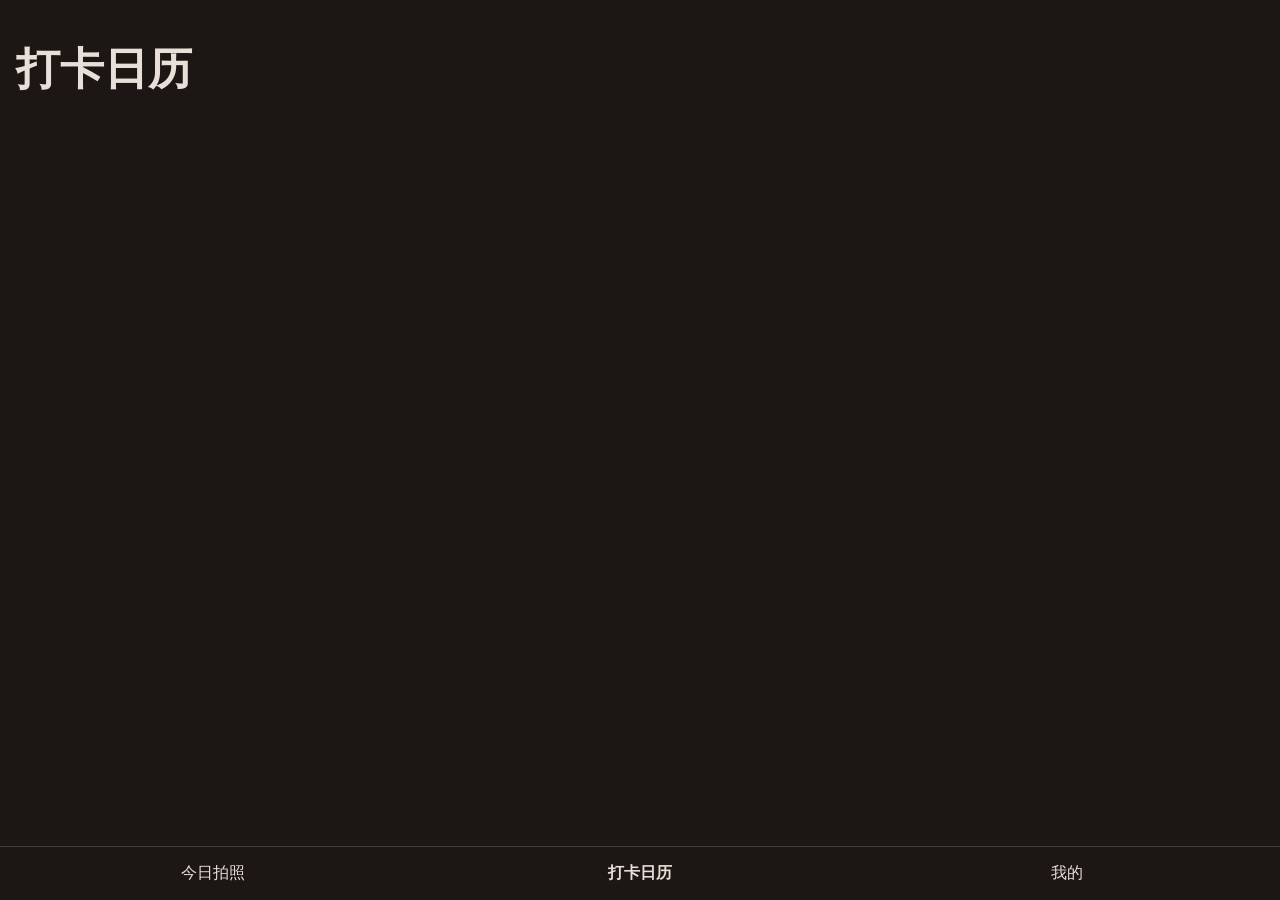
==== calendar.html @ 0a83c1bc "1" ====
<!DOCTYPE html>
<html lang="zh-CN">
<head>
    <meta charset="UTF-8">
    <meta name="viewport" content="width=device-width, initial-scale=1.0, maximum-scale=1.0, user-scalable=no">
    <title>打卡日历</title>
    <link rel="stylesheet" href="calendar.css">
</head>
<body>
    <h2>打卡日历</h2>
    <p class="slogan" id="sloganText"></p>
    <div class="calendar-wrap" id="calendarBox">
        <!-- 日历格子由JS生成 -->
    </div>

    <!-- 底部导航 -->
    <div class="tab-bar">
        <div class="tab-item" onclick="location.href='home.html'">今日拍照</div>
        <div class="tab-item tab-active">打卡日历</div>
        <div class="tab-item" onclick="location.href='index.html?edit'">我的</div>
    </div>

<script src="db.js"></script>
<script src="calendar.js"></script>
</body>
</html>
---- calendar.css ----
*{margin:0;padding:0;box-sizing:border-box;font-family: system-ui;}
body{
    background: #1c1614;
    color:#e8e0d8;
    min-height:100vh;
    padding:40px 16px 80px;
}
h2{font-size:44px;margin-bottom:8px;}
.slogan{color:#e8e0d870;margin-bottom:30px;}
.calendar-wrap{
    display:grid;
    grid-template-columns: repeat(7,1fr);
    gap:6px;
}
.day-cell{
    aspect-ratio:1;
    border:1px solid #e8e0d820;
    display:flex;
    align-items:center;
    justify-content:center;
    font-size:15px;
}
.day-cell.has-img{
    background-size:cover;
    background-position:center;
}
/* 底部导航栏 */
.tab-bar{
    position:fixed;
    left:0;
    bottom:0;
    width:100%;
    display:flex;
    border-top:1px solid #e8e0d830;
    background:#1c1614;
}
.tab-item{
    flex:1;
    text-align:center;
    padding:16px 0;
}
.tab-active{font-weight:bold;}
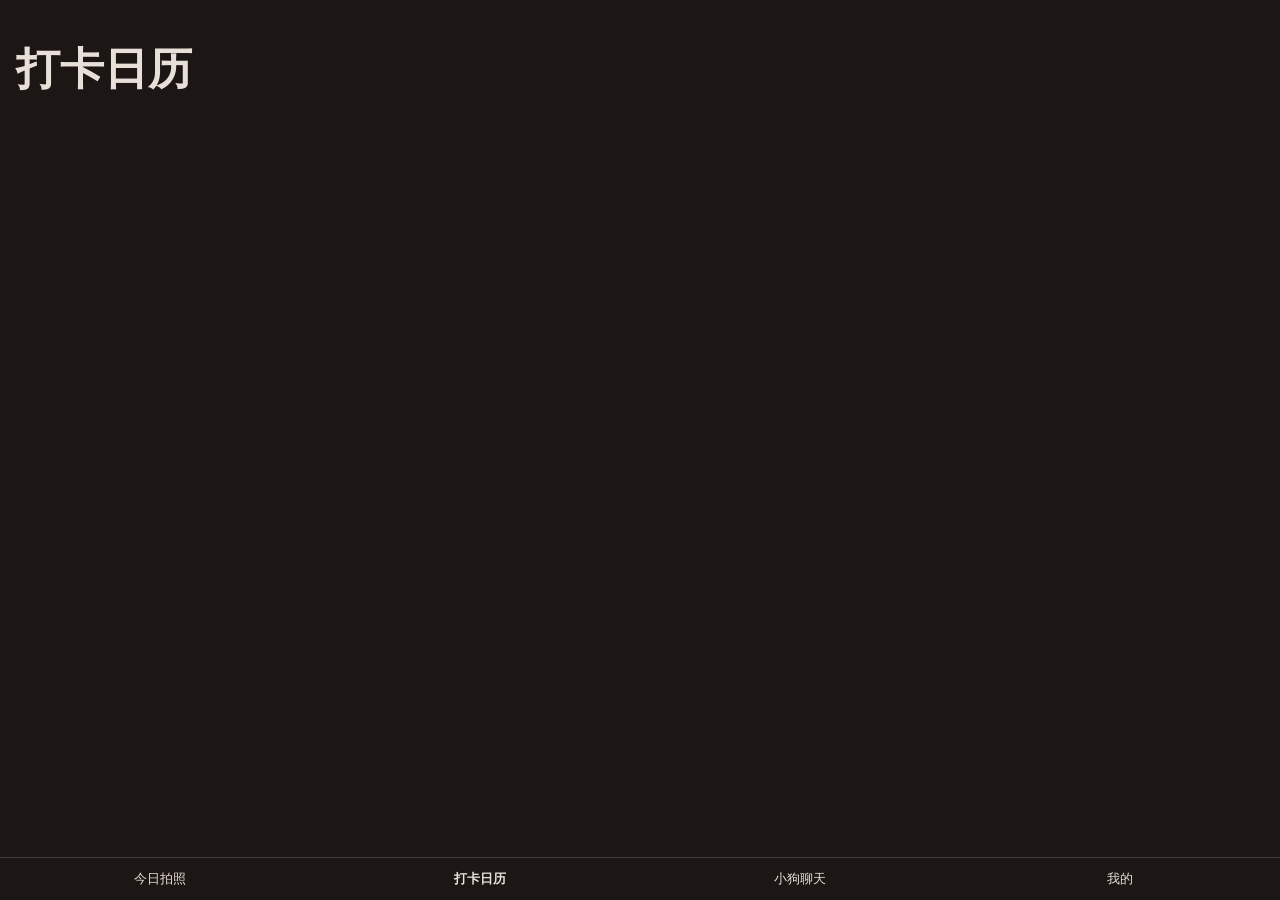
==== commit 63af16e9: "更新" ====
--- a/calendar.html
+++ b/calendar.html
@@ -17,6 +17,7 @@
     <div class="tab-bar">
         <div class="tab-item" onclick="location.href='home.html'">今日拍照</div>
         <div class="tab-item tab-active">打卡日历</div>
+        <div class="tab-item" onclick="location.href='chat.html'">小狗聊天</div>
         <div class="tab-item" onclick="location.href='index.html?edit'">我的</div>
     </div>
 
--- a/calendar.css
+++ b/calendar.css
@@ -19,10 +19,126 @@
     align-items:center;
     justify-content:center;
     font-size:15px;
+    position:relative;
+    overflow:hidden;
+    border-radius:3px;
 }
 .day-cell.has-img{
     background-size:cover;
     background-position:center;
+    color:#fff;
+    text-shadow:0 1px 2px rgba(0,0,0,.6);
+}
+.day-cell.has-video{
+    background:linear-gradient(135deg,#2d2522,#4a2f1e);
+    color:#fff;
+}
+.play-icon{
+    position:absolute;
+    width:28px;height:28px;
+    border-radius:50%;
+    background:rgba(255,255,255,.92);
+    box-shadow:0 2px 6px rgba(0,0,0,.4);
+}
+.play-icon::after{
+    content:"";
+    position:absolute;
+    left:10px;top:7px;
+    width:0;height:0;
+    border-left:12px solid #1c1614;
+    border-top:7px solid transparent;
+    border-bottom:7px solid transparent;
+}
+.cell-badge{
+    position:absolute;
+    right:4px;bottom:4px;
+    background:rgba(217,107,62,.95);
+    color:#000;
+    font-size:11px;font-weight:bold;
+    padding:2px 6px;border-radius:999px;
+    box-shadow:0 1px 3px rgba(0,0,0,.4);
+}
+
+/* 预览弹窗 */
+.preview-mask{
+    position:fixed;inset:0;
+    background:rgba(0,0,0,.88);
+    z-index:100;
+    display:flex;align-items:center;justify-content:center;
+    padding:20px;
+}
+.preview-box{
+    position:relative;
+    max-width:100%;max-height:100%;
+    width:min(680px, 100%);
+    background:#000;
+    border-radius:8px;
+    overflow:hidden;
+    display:flex;flex-direction:column;align-items:center;
+}
+.preview-stage{
+    width:100%;
+    max-height:78vh;
+    display:flex;align-items:center;justify-content:center;
+    background:#000;
+    overflow:hidden;
+}
+.preview-box img, .preview-box video{
+    max-width:100%;
+    max-height:78vh;
+    display:block;
+}
+.preview-close{
+    position:absolute;
+    top:8px;right:8px;
+    z-index:2;
+    width:36px;height:36px;border-radius:50%;
+    background:rgba(0,0,0,.5);
+    color:#fff;
+    border:none;
+    font-size:24px;line-height:36px;
+    cursor:pointer;
+}
+.preview-nav{
+    position:absolute;
+    top:50%;transform:translateY(-50%);
+    width:40px;height:40px;border-radius:50%;
+    background:rgba(0,0,0,.55);
+    color:#fff;
+    border:none;
+    font-size:26px;line-height:40px;
+    cursor:pointer;z-index:2;
+}
+.preview-nav:hover{background:rgba(217,107,62,.85);}
+.preview-strip{
+    width:100%;
+    display:flex;
+    gap:6px;
+    padding:8px;
+    overflow-x:auto;
+    background:#111;
+    max-height:18vh;
+}
+.preview-strip::-webkit-scrollbar{height:4px;}
+.preview-strip::-webkit-scrollbar-thumb{background:#ffffff33;border-radius:999px;}
+.strip-item{
+    flex:0 0 58px;height:58px;
+    border-radius:4px;
+    border:2px solid transparent;
+    background-size:cover;background-position:center;
+    cursor:pointer;
+    position:relative;
+    flex-shrink:0;
+    background:#2d2522;
+}
+.strip-item.active{border-color:#d96b3e;}
+.strip-video{background:linear-gradient(135deg,#2d2522,#4a2f1e);display:flex;align-items:center;justify-content:center;}
+.strip-play{
+    width:0;height:0;
+    border-left:12px solid #fff;
+    border-top:7px solid transparent;
+    border-bottom:7px solid transparent;
+    margin-left:4px;
 }
 /* 底部导航栏 */
 .tab-bar{
@@ -37,6 +153,7 @@
 .tab-item{
     flex:1;
     text-align:center;
-    padding:16px 0;
+    padding:12px 0;
+    font-size:13px;
 }
 .tab-active{font-weight:bold;}
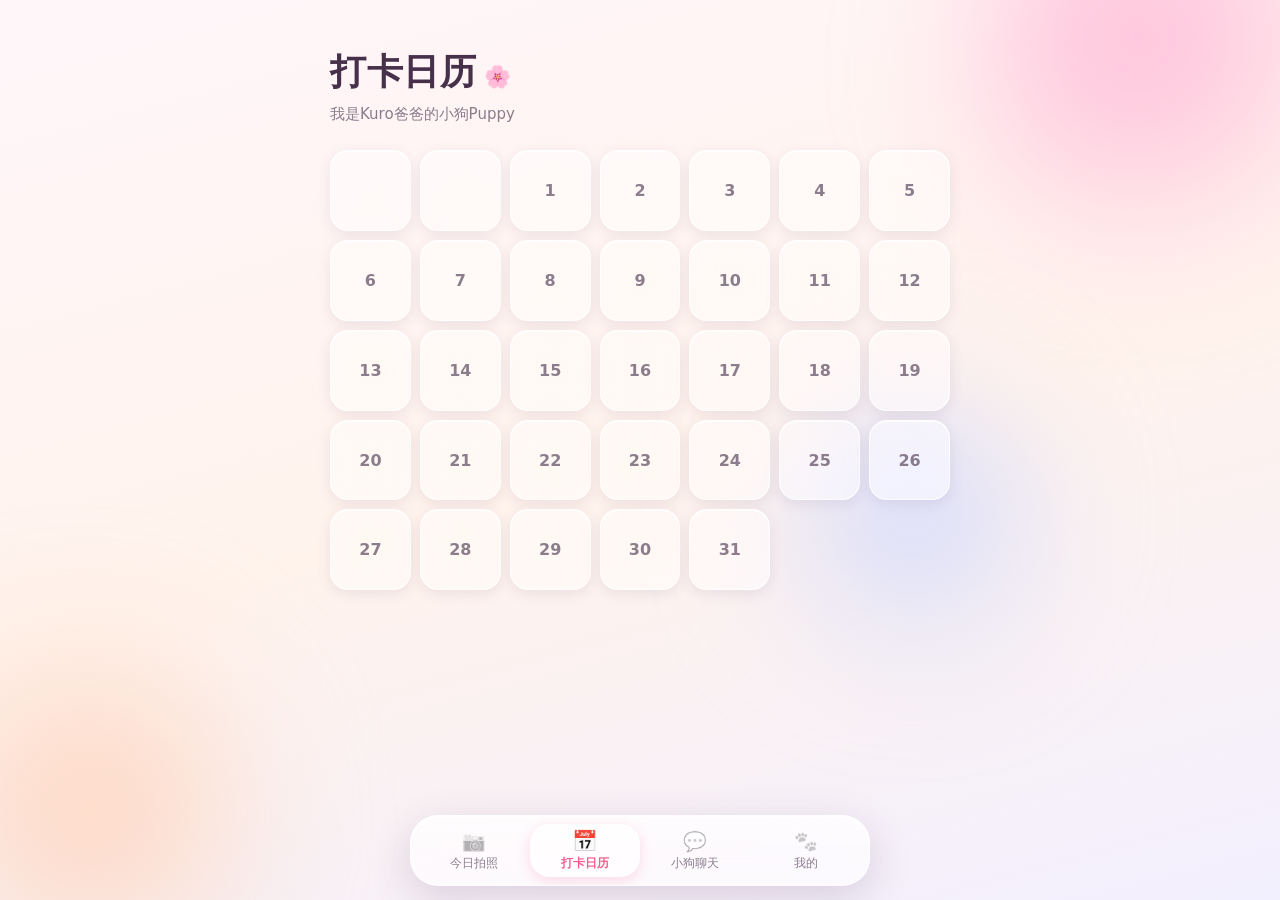
==== commit 886d2f60: "更新" ====
--- a/calendar.html
+++ b/calendar.html
@@ -4,6 +4,7 @@
     <meta charset="UTF-8">
     <meta name="viewport" content="width=device-width, initial-scale=1.0, maximum-scale=1.0, user-scalable=no">
     <title>打卡日历</title>
+    <link rel="stylesheet" href="theme.css">
     <link rel="stylesheet" href="calendar.css">
 </head>
 <body>
@@ -15,10 +16,10 @@
 
     <!-- 底部导航 -->
     <div class="tab-bar">
-        <div class="tab-item" onclick="location.href='home.html'">今日拍照</div>
-        <div class="tab-item tab-active">打卡日历</div>
-        <div class="tab-item" onclick="location.href='chat.html'">小狗聊天</div>
-        <div class="tab-item" onclick="location.href='index.html?edit'">我的</div>
+        <div class="tab-item" data-icon="📷" onclick="location.href='home.html'">今日拍照</div>
+        <div class="tab-item tab-active" data-icon="📅">打卡日历</div>
+        <div class="tab-item" data-icon="💬" onclick="location.href='chat.html'">小狗聊天</div>
+        <div class="tab-item" data-icon="🐾" onclick="location.href='index.html?edit'">我的</div>
     </div>
 
 <script src="db.js"></script>
--- a/theme.css
+++ b/theme.css
@@ -0,0 +1,237 @@
+/* ============================================================
+   主题 v2：液态玻璃 · 苹果风（Liquid Glass）
+   共享设计变量 + 玻璃材质 + 底部导航 + 自适应容器
+   四个页面均先引入本文件，再引入各自页面样式
+   ============================================================ */
+
+:root{
+    /* 墨色：深梅紫，玻璃上更清晰的对比 */
+    --ink:#46304a;
+    --ink-soft:rgba(70,48,74,.62);
+    --ink-faint:rgba(70,48,74,.42);
+
+    /* 主色：樱粉→蜜桃 */
+    --primary:#ff8fb3;
+    --primary-deep:#f45f8e;
+    --peach:#ffb28c;
+    --lavender:#c3b5f5;
+
+    /* 液态玻璃材质 */
+    --glass-bg:rgba(255,255,255,.52);
+    --glass-bg-strong:rgba(255,255,255,.68);
+    --glass-brd:rgba(255,255,255,.78);
+    --glass-shadow:0 8px 32px rgba(93,63,106,.12);
+    --glass-inset:inset 0 1px 0 rgba(255,255,255,.9);
+    --glass-blur:blur(24px) saturate(170%);
+    --glass-blur-strong:blur(32px) saturate(180%);
+
+    --line:rgba(255,143,179,.28);
+    --shadow-soft:0 4px 14px rgba(93,63,106,.10);
+}
+
+*{
+    margin:0;padding:0;box-sizing:border-box;
+    font-family:-apple-system,BlinkMacSystemFont,"SF Pro Text","SF Pro Display",
+        "PingFang SC","HarmonyOS Sans SC","Microsoft YaHei",system-ui,sans-serif;
+    -webkit-tap-highlight-color:transparent;
+}
+
+body{
+    color:var(--ink);
+    min-height:100vh;
+    min-height:100dvh;
+    background:linear-gradient(165deg,#fff6fa 0%,#fff3ec 52%,#f2effe 100%) fixed;
+    -webkit-font-smoothing:antialiased;
+    overflow-x:hidden;
+}
+
+/* —— 动态背景光斑：玻璃质感的灵魂，玻璃元素模糊的就是它们 —— */
+html::before, body::before, body::after{
+    content:"";
+    position:fixed;
+    border-radius:50%;
+    pointer-events:none;
+    z-index:0;
+    filter:blur(64px);
+}
+html::before{
+    width:440px;height:440px;top:-140px;right:-120px;
+    background:radial-gradient(circle at 40% 40%, #ffb6d5, transparent 66%);
+    animation:blobFloat 18s ease-in-out infinite alternate;
+}
+body::before{
+    width:400px;height:400px;bottom:-130px;left:-130px;
+    background:radial-gradient(circle at 55% 45%, #ffd2b8, transparent 66%);
+    animation:blobFloat 24s ease-in-out -8s infinite alternate-reverse;
+}
+body::after{
+    width:340px;height:340px;top:38%;left:58%;
+    background:radial-gradient(circle at 50% 50%, #c9d4ff, transparent 66%);
+    animation:blobFloat 28s ease-in-out -14s infinite alternate;
+}
+@keyframes blobFloat{
+    from{transform:translate(0,0) scale(1);}
+    to{transform:translate(-44px,34px) scale(1.16);}
+}
+
+/* —— 自适应：内容列居中（全屏层除外），并抬到光斑之上 —— */
+body > div:not(.tab-bar):not(.camera-box):not(.poster-box):not(.batch-modal):not(.export-modal):not(.preview-mask),
+body > h1, body > h2, body > p, body > label, body > input, body > button, body > form{
+    position:relative;
+    z-index:1;
+    max-width:620px;
+    margin-left:auto;
+    margin-right:auto;
+}
+/* input/button 默认 inline-block，margin:auto 不居中；转 block 后才能在列内居中 */
+body > input, body > button{
+    display:block;
+}
+
+/* —— 状态小标签：玻璃胶囊 —— */
+.tag{
+    display:inline-flex;align-items:center;gap:6px;
+    background:var(--glass-bg);
+    backdrop-filter:var(--glass-blur);
+    -webkit-backdrop-filter:var(--glass-blur);
+    border:1px solid var(--glass-brd);
+    color:var(--primary-deep);
+    padding:8px 18px;width:fit-content;
+    border-radius:999px;
+    font-size:14px;font-weight:600;
+    box-shadow:var(--glass-shadow), var(--glass-inset);
+}
+
+/* —— 主按钮：粉桃渐变 + 顶部高光（玻璃光泽感） —— */
+.btn-orange{
+    width:100%;
+    position:relative;overflow:hidden;
+    background:linear-gradient(135deg,var(--primary) 0%,var(--peach) 100%);
+    color:#fff;
+    font-weight:700;
+    font-size:clamp(17px, 4.4vw, 19px);
+    letter-spacing:2px;
+    border:none;
+    padding:clamp(15px, 4.2vw, 18px);
+    border-radius:22px;
+    cursor:pointer;
+    box-shadow:0 12px 28px rgba(244,95,142,.35),
+               inset 0 1px 1px rgba(255,255,255,.65),
+               inset 0 -1px 2px rgba(255,255,255,.2);
+    transition:transform .15s ease, box-shadow .15s ease;
+}
+.btn-orange::after{
+    content:"";
+    position:absolute;inset:0;
+    background:linear-gradient(180deg,rgba(255,255,255,.38),rgba(255,255,255,0) 52%);
+    pointer-events:none;
+}
+.btn-orange:active{transform:scale(.97);}
+
+/* —— 次按钮：真正的液态玻璃 —— */
+.btn-secondary{
+    width:100%;
+    margin-top:14px;
+    background:var(--glass-bg);
+    backdrop-filter:var(--glass-blur);
+    -webkit-backdrop-filter:var(--glass-blur);
+    color:var(--primary-deep);
+    font-weight:600;
+    font-size:clamp(15px, 4vw, 16px);
+    border:1px solid var(--glass-brd);
+    padding:clamp(14px, 4vw, 16px);
+    border-radius:20px;
+    cursor:pointer;
+    box-shadow:var(--glass-shadow), var(--glass-inset);
+    transition:transform .15s ease, background .2s ease;
+}
+.btn-secondary:active{transform:scale(.98);background:rgba(255,255,255,.68);}
+
+/* —— 幽灵按钮（数据管理页用） —— */
+.btn-ghost{
+    width:100%;
+    margin-top:8px;
+    background:var(--glass-bg);
+    backdrop-filter:var(--glass-blur);
+    -webkit-backdrop-filter:var(--glass-blur);
+    color:var(--primary-deep);
+    font-weight:600;
+    font-size:clamp(15px, 4vw, 16px);
+    border:1px solid var(--glass-brd);
+    padding:clamp(14px, 4vw, 16px);
+    border-radius:20px;
+    cursor:pointer;
+    box-shadow:var(--glass-shadow), var(--glass-inset);
+    transition:transform .15s ease;
+}
+.btn-ghost:active{transform:scale(.98);}
+
+/* —— 底部导航：液态玻璃悬浮胶囊 —— */
+.tab-bar{
+    position:fixed;
+    left:50%;transform:translateX(-50%);
+    bottom:calc(14px + env(safe-area-inset-bottom, 0px));
+    width:min(460px, calc(100% - 28px));
+    display:flex;
+    background:var(--glass-bg-strong);
+    backdrop-filter:var(--glass-blur-strong);
+    -webkit-backdrop-filter:var(--glass-blur-strong);
+    border:1px solid var(--glass-brd);
+    border-radius:28px;
+    box-shadow:0 12px 40px rgba(93,63,106,.18), var(--glass-inset);
+    padding:8px;
+    z-index:50;
+    overflow:hidden;
+}
+/* 顶部流光 */
+.tab-bar::before{
+    content:"";
+    position:absolute;inset:0;
+    background:linear-gradient(180deg,rgba(255,255,255,.5),rgba(255,255,255,0) 46%);
+    pointer-events:none;
+}
+.tab-item{
+    flex:1;
+    position:relative;
+    text-align:center;
+    font-size:12px;
+    color:var(--ink-soft);
+    cursor:pointer;
+    border-radius:20px;
+    padding:6px 0 5px;
+    transition:background .25s ease, color .25s ease;
+    user-select:none;
+}
+.tab-item::before{
+    content:attr(data-icon);
+    display:block;
+    font-size:19px;
+    margin-bottom:2px;
+    filter:grayscale(1);
+    opacity:.55;
+    transition:filter .25s ease, opacity .25s ease, transform .25s ease;
+}
+.tab-item:active{background:rgba(255,143,179,.10);}
+.tab-active{
+    color:var(--primary-deep);
+    font-weight:700;
+    background:rgba(255,255,255,.6);
+    box-shadow:0 4px 14px rgba(244,95,142,.22), inset 0 1px 0 rgba(255,255,255,.95);
+}
+.tab-active::before{filter:none;opacity:1;transform:translateY(-1px) scale(1.08);}
+
+/* —— 通用弹窗遮罩：深色玻璃 —— */
+.mask-dim{
+    position:fixed;inset:0;
+    background:rgba(70,48,74,.38);
+    backdrop-filter:blur(10px) saturate(140%);
+    -webkit-backdrop-filter:blur(10px) saturate(140%);
+    z-index:200;
+    display:flex;align-items:center;justify-content:center;
+    padding:18px;
+}
+
+/* —— 减弱动态效果偏好 —— */
+@media (prefers-reduced-motion:reduce){
+    *,*::before,*::after{animation:none !important;transition:none !important;}
+}
--- a/calendar.css
+++ b/calendar.css
@@ -1,86 +1,116 @@
-*{margin:0;padding:0;box-sizing:border-box;font-family: system-ui;}
+/* ===== 打卡日历页（依赖 theme.css · 液态玻璃） ===== */
+
 body{
-    background: #1c1614;
-    color:#e8e0d8;
-    min-height:100vh;
-    padding:40px 16px 80px;
+    padding:clamp(36px, 6vh, 48px) clamp(14px, 4vw, 20px) 140px;
 }
-h2{font-size:44px;margin-bottom:8px;}
-.slogan{color:#e8e0d870;margin-bottom:30px;}
+
+h2{
+    font-size:clamp(28px, 7vw, 36px);
+    font-weight:800;
+    margin-bottom:8px;
+    letter-spacing:.5px;
+}
+h2::after{content:"🌸";font-size:.6em;margin-left:8px;}
+.slogan{
+    color:var(--ink-soft);
+    font-size:clamp(14px, 3.8vw, 15px);
+    margin-bottom:clamp(18px, 4vh, 26px);
+}
+
 .calendar-wrap{
     display:grid;
-    grid-template-columns: repeat(7,1fr);
-    gap:6px;
+    grid-template-columns:repeat(7,1fr);
+    gap:clamp(5px, 1.6vw, 9px);
 }
 .day-cell{
     aspect-ratio:1;
-    border:1px solid #e8e0d820;
+    background:var(--glass-bg);
+    backdrop-filter:blur(14px) saturate(150%);
+    -webkit-backdrop-filter:blur(14px) saturate(150%);
+    border:1px solid var(--glass-brd);
     display:flex;
     align-items:center;
     justify-content:center;
-    font-size:15px;
+    font-size:clamp(13px, 3.4vw, 16px);
+    font-weight:600;
+    color:var(--ink-soft);
     position:relative;
     overflow:hidden;
-    border-radius:3px;
+    border-radius:clamp(12px, 3.6vw, 18px);
+    box-shadow:var(--glass-inset), var(--shadow-soft);
+    transition:transform .15s ease;
 }
+.day-cell:active{transform:scale(.93);}
+
 .day-cell.has-img{
     background-size:cover;
     background-position:center;
     color:#fff;
-    text-shadow:0 1px 2px rgba(0,0,0,.6);
+    text-shadow:0 1px 3px rgba(0,0,0,.55);
+    border-color:transparent;
+    box-shadow:0 6px 18px rgba(93,63,106,.18);
 }
 .day-cell.has-video{
-    background:linear-gradient(135deg,#2d2522,#4a2f1e);
-    color:#fff;
+    background:linear-gradient(135deg,#ffd3e0,#ffe4d1);
+    color:#a4506b;
+    border-color:transparent;
+    box-shadow:0 6px 18px rgba(244,95,142,.22), inset 0 1px 0 rgba(255,255,255,.8);
 }
 .play-icon{
     position:absolute;
-    width:28px;height:28px;
+    width:clamp(24px, 7vw, 32px);
+    height:clamp(24px, 7vw, 32px);
     border-radius:50%;
     background:rgba(255,255,255,.92);
-    box-shadow:0 2px 6px rgba(0,0,0,.4);
+    box-shadow:0 2px 10px rgba(164,80,107,.4);
 }
 .play-icon::after{
     content:"";
     position:absolute;
-    left:10px;top:7px;
+    left:38%;top:27%;
     width:0;height:0;
-    border-left:12px solid #1c1614;
-    border-top:7px solid transparent;
-    border-bottom:7px solid transparent;
+    border-left:.55em solid #f45f8e;
+    border-top:.32em solid transparent;
+    border-bottom:.32em solid transparent;
+    font-size:clamp(20px, 6vw, 28px);
 }
 .cell-badge{
     position:absolute;
     right:4px;bottom:4px;
-    background:rgba(217,107,62,.95);
-    color:#000;
-    font-size:11px;font-weight:bold;
-    padding:2px 6px;border-radius:999px;
-    box-shadow:0 1px 3px rgba(0,0,0,.4);
+    background:linear-gradient(135deg,var(--primary),var(--peach));
+    color:#fff;
+    font-size:11px;font-weight:700;
+    padding:2px 7px;border-radius:999px;
+    box-shadow:0 2px 8px rgba(244,95,142,.45);
 }
 
-/* 预览弹窗 */
+/* ===== 预览弹窗：暗玻璃 ===== */
 .preview-mask{
     position:fixed;inset:0;
-    background:rgba(0,0,0,.88);
+    background:rgba(22,16,15,.72);
+    backdrop-filter:blur(22px) saturate(150%);
+    -webkit-backdrop-filter:blur(22px) saturate(150%);
     z-index:100;
     display:flex;align-items:center;justify-content:center;
-    padding:20px;
+    padding:clamp(14px, 4vw, 24px);
 }
 .preview-box{
     position:relative;
     max-width:100%;max-height:100%;
     width:min(680px, 100%);
-    background:#000;
-    border-radius:8px;
+    background:rgba(38,26,30,.55);
+    backdrop-filter:blur(30px) saturate(160%);
+    -webkit-backdrop-filter:blur(30px) saturate(160%);
+    border:1px solid rgba(255,255,255,.14);
+    border-radius:30px;
     overflow:hidden;
     display:flex;flex-direction:column;align-items:center;
+    box-shadow:0 28px 80px rgba(0,0,0,.5), inset 0 1px 0 rgba(255,255,255,.14);
 }
 .preview-stage{
     width:100%;
     max-height:78vh;
     display:flex;align-items:center;justify-content:center;
-    background:#000;
     overflow:hidden;
 }
 .preview-box img, .preview-box video{
@@ -90,70 +120,66 @@
 }
 .preview-close{
     position:absolute;
-    top:8px;right:8px;
+    top:12px;right:12px;
     z-index:2;
-    width:36px;height:36px;border-radius:50%;
-    background:rgba(0,0,0,.5);
+    width:40px;height:40px;border-radius:50%;
+    background:rgba(255,255,255,.16);
     color:#fff;
-    border:none;
-    font-size:24px;line-height:36px;
+    border:1px solid rgba(255,255,255,.24);
+    font-size:24px;line-height:38px;
     cursor:pointer;
+    backdrop-filter:blur(16px) saturate(150%);
+    -webkit-backdrop-filter:blur(16px) saturate(150%);
+    box-shadow:inset 0 1px 0 rgba(255,255,255,.25);
 }
 .preview-nav{
     position:absolute;
     top:50%;transform:translateY(-50%);
-    width:40px;height:40px;border-radius:50%;
-    background:rgba(0,0,0,.55);
+    width:44px;height:44px;border-radius:50%;
+    background:rgba(255,255,255,.16);
     color:#fff;
-    border:none;
-    font-size:26px;line-height:40px;
+    border:1px solid rgba(255,255,255,.24);
+    font-size:26px;line-height:42px;
     cursor:pointer;z-index:2;
+    backdrop-filter:blur(16px) saturate(150%);
+    -webkit-backdrop-filter:blur(16px) saturate(150%);
+    box-shadow:inset 0 1px 0 rgba(255,255,255,.25);
+    transition:background .2s ease;
 }
-.preview-nav:hover{background:rgba(217,107,62,.85);}
+.preview-nav:hover{background:rgba(255,143,179,.55);}
 .preview-strip{
     width:100%;
     display:flex;
-    gap:6px;
-    padding:8px;
+    gap:8px;
+    padding:10px;
     overflow-x:auto;
-    background:#111;
+    background:rgba(0,0,0,.28);
+    border-top:1px solid rgba(255,255,255,.1);
     max-height:18vh;
 }
 .preview-strip::-webkit-scrollbar{height:4px;}
-.preview-strip::-webkit-scrollbar-thumb{background:#ffffff33;border-radius:999px;}
+.preview-strip::-webkit-scrollbar-thumb{background:rgba(255,255,255,.22);border-radius:999px;}
 .strip-item{
     flex:0 0 58px;height:58px;
-    border-radius:4px;
+    border-radius:14px;
     border:2px solid transparent;
     background-size:cover;background-position:center;
     cursor:pointer;
     position:relative;
     flex-shrink:0;
-    background:#2d2522;
+    background-color:rgba(255,255,255,.14);
+    transition:border-color .2s ease, transform .15s ease;
 }
-.strip-item.active{border-color:#d96b3e;}
-.strip-video{background:linear-gradient(135deg,#2d2522,#4a2f1e);display:flex;align-items:center;justify-content:center;}
+.strip-item:active{transform:scale(.94);}
+.strip-item.active{border-color:var(--primary);}
+.strip-video{
+    background:linear-gradient(135deg,#ffd3e0,#ffe4d1);
+    display:flex;align-items:center;justify-content:center;
+}
 .strip-play{
     width:0;height:0;
-    border-left:12px solid #fff;
+    border-left:12px solid #f45f8e;
     border-top:7px solid transparent;
     border-bottom:7px solid transparent;
     margin-left:4px;
 }
-/* 底部导航栏 */
-.tab-bar{
-    position:fixed;
-    left:0;
-    bottom:0;
-    width:100%;
-    display:flex;
-    border-top:1px solid #e8e0d830;
-    background:#1c1614;
-}
-.tab-item{
-    flex:1;
-    text-align:center;
-    padding:12px 0;
-    font-size:13px;
-}
-.tab-active{font-weight:bold;}
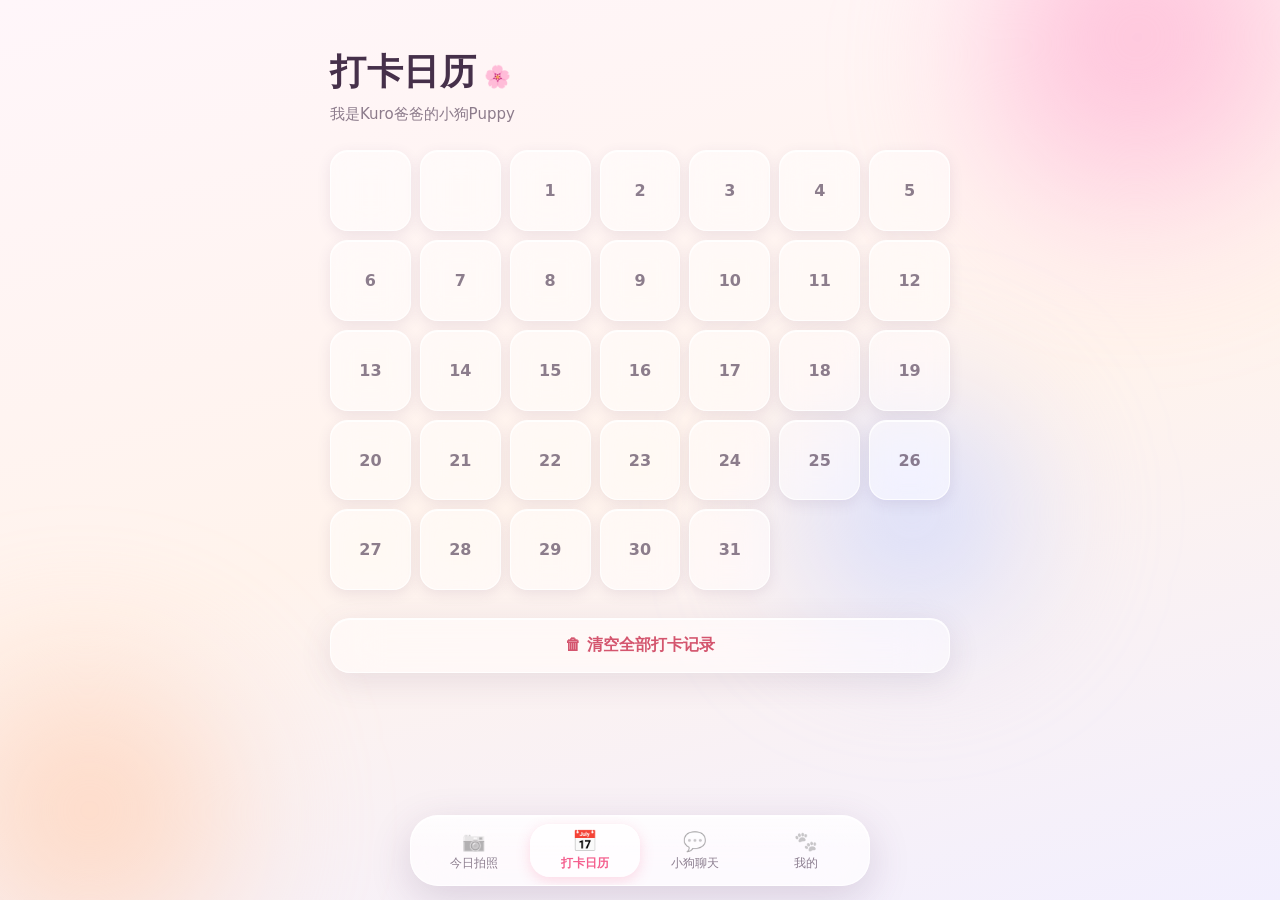
==== commit ab10c8c9: "1" ====
--- a/calendar.html
+++ b/calendar.html
@@ -14,6 +14,22 @@
         <!-- 日历格子由JS生成 -->
     </div>
 
+    <!-- 清空全部打卡（需密码） -->
+    <button class="btn-ghost clear-btn" onclick="openClearModal()">🗑 清空全部打卡记录</button>
+
+    <!-- 清空打卡 · 密码确认弹窗 -->
+    <div class="preview-mask" id="clearMask" style="display:none;">
+        <div class="clear-box">
+            <h3>清空全部打卡记录</h3>
+            <p class="clear-tip">将删除日历里的所有照片和视频打卡，操作无法恢复。请输入密码确认。</p>
+            <input type="password" id="clearPwd" placeholder="输入密码" autocomplete="off" onkeydown="if(event.key==='Enter')doClearAll()"/>
+            <div class="clear-actions">
+                <button class="btn-plain" onclick="closeClearModal()">取消</button>
+                <button class="btn-danger" onclick="doClearAll()">确认清空</button>
+            </div>
+        </div>
+    </div>
+
     <!-- 底部导航 -->
     <div class="tab-bar">
         <div class="tab-item" data-icon="📷" onclick="location.href='home.html'">今日拍照</div>
--- a/calendar.css
+++ b/calendar.css
@@ -183,3 +183,69 @@
     border-bottom:7px solid transparent;
     margin-left:4px;
 }
+
+/* ===== 清空打卡（需密码） ===== */
+.clear-btn{
+    margin-top:clamp(18px, 4vh, 28px);
+    color:#d4556e;
+}
+.clear-box{
+    width:min(360px, 100%);
+    background:var(--glass-bg-strong);
+    backdrop-filter:var(--glass-blur-strong);
+    -webkit-backdrop-filter:var(--glass-blur-strong);
+    border:1px solid var(--glass-brd);
+    border-radius:26px;
+    padding:clamp(20px, 5vw, 28px);
+    box-shadow:0 20px 60px rgba(93,63,106,.28), var(--glass-inset);
+}
+.clear-box h3{
+    font-size:clamp(18px, 5vw, 20px);
+    font-weight:800;
+}
+.clear-tip{
+    color:var(--ink-soft);
+    font-size:13.5px;
+    line-height:1.6;
+    margin:10px 0 16px;
+}
+.clear-box input{
+    width:100%;
+    background:rgba(255,255,255,.6);
+    border:1px solid var(--glass-brd);
+    border-radius:14px;
+    padding:12px 14px;
+    font-size:15px;
+    color:var(--ink);
+    outline:none;
+    box-shadow:var(--glass-inset);
+    transition:border-color .2s ease;
+}
+.clear-box input:focus{border-color:var(--primary);}
+.clear-actions{
+    display:flex;
+    gap:10px;
+    margin-top:16px;
+}
+.clear-actions button{
+    flex:1;
+    border:none;
+    padding:13px 0;
+    border-radius:16px;
+    font-size:15px;
+    font-weight:700;
+    cursor:pointer;
+    transition:transform .15s ease;
+}
+.clear-actions button:active{transform:scale(.96);}
+.clear-actions .btn-plain{
+    background:rgba(255,255,255,.55);
+    border:1px solid var(--glass-brd);
+    color:var(--ink-soft);
+    box-shadow:var(--glass-inset);
+}
+.clear-actions .btn-danger{
+    background:linear-gradient(135deg,#f45f8e,#ffb28c);
+    color:#fff;
+    box-shadow:0 8px 20px rgba(244,95,142,.38), inset 0 1px 1px rgba(255,255,255,.6);
+}
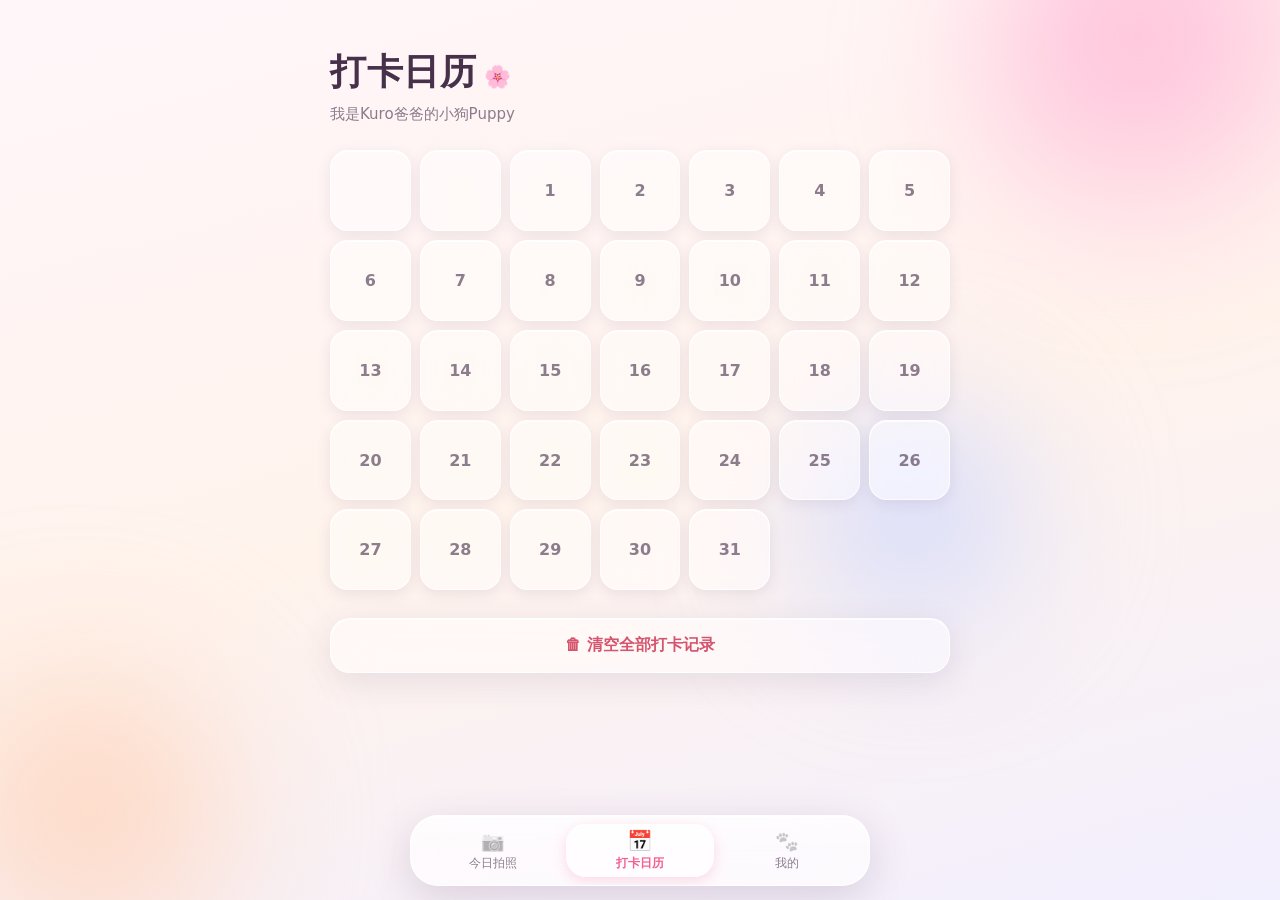
==== commit 98a28256: "1" ====
--- a/calendar.html
+++ b/calendar.html
@@ -34,7 +34,6 @@
     <div class="tab-bar">
         <div class="tab-item" data-icon="📷" onclick="location.href='home.html'">今日拍照</div>
         <div class="tab-item tab-active" data-icon="📅">打卡日历</div>
-        <div class="tab-item" data-icon="💬" onclick="location.href='chat.html'">小狗聊天</div>
         <div class="tab-item" data-icon="🐾" onclick="location.href='index.html?edit'">我的</div>
     </div>
 
